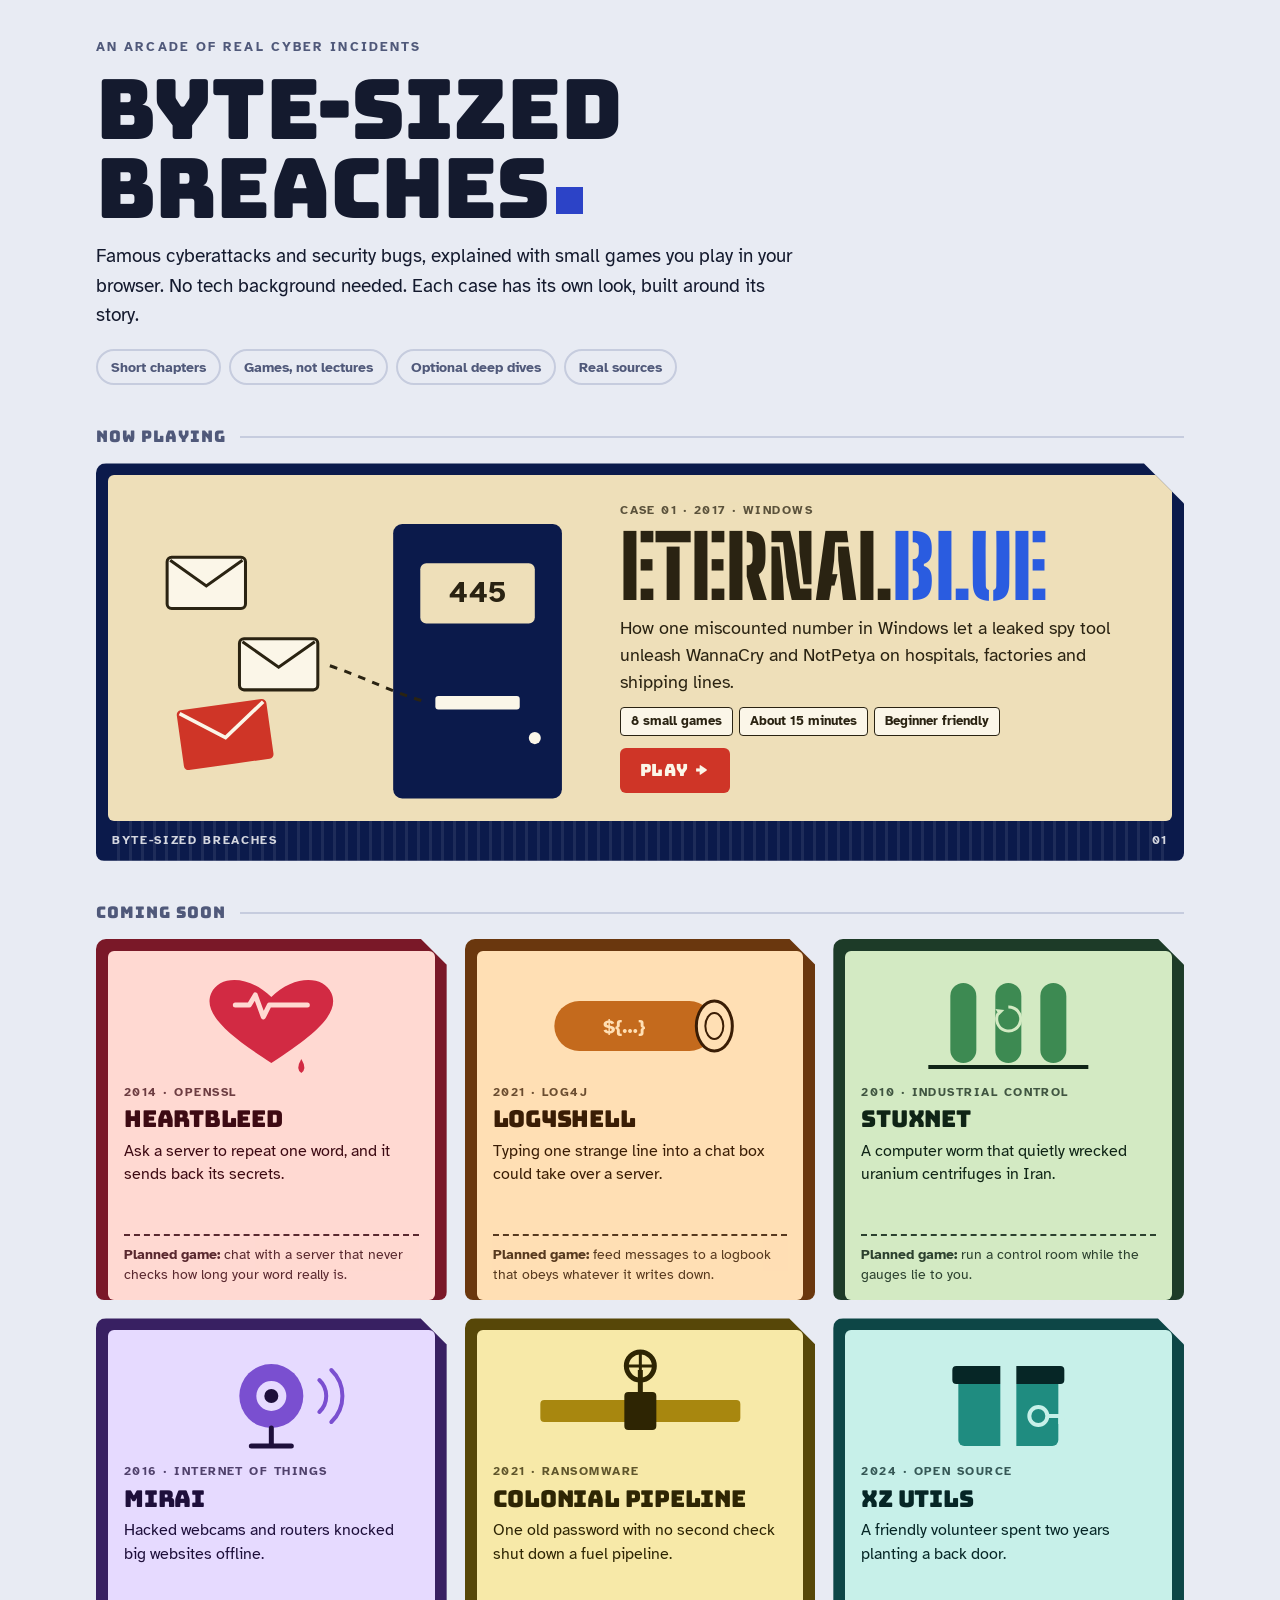
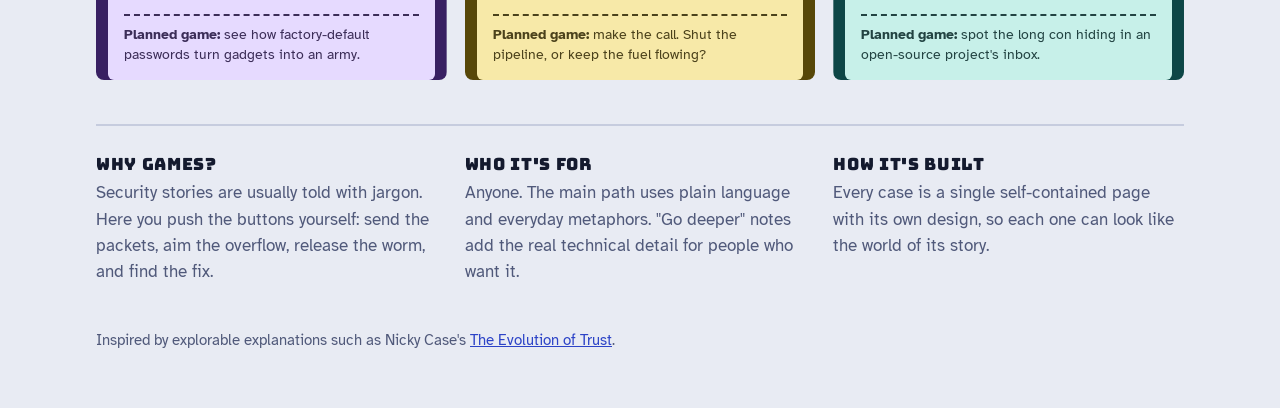
==== index.html @ 39f5377d "Add Byte-Sized Breaches hub and EternalBlue case Static site that explains cyber incidents through s" ====
<!doctype html>
<html lang="en">
<head>
<meta charset="utf-8">
<meta name="viewport" content="width=device-width, initial-scale=1, viewport-fit=cover">
<title>Byte-Sized Breaches</title>
<meta name="claude:viewport-fit-sides" content="cover">
<meta name="description" content="Famous cyberattacks and security bugs, explained with small browser games. No tech background needed.">
<link rel="preconnect" href="https://fonts.googleapis.com">
<link rel="preconnect" href="https://fonts.gstatic.com" crossorigin>
<link rel="stylesheet" href="https://fonts.googleapis.com/css2?family=Bungee&family=Atkinson+Hyperlegible:wght@400;700&family=Big+Shoulders+Stencil+Display:wght@900&display=swap">
<style>
/* Layout: left-aligned masthead, one wide "now playing" cartridge, then a three-column shelf of upcoming cartridges. Each cartridge wears its own incident's colours. */
:root{
  --bg:#e8ebf3; --surface:#f5f6fb; --fg:#141a2e; --muted:#50597a; --line:#c6ccde; --accent:#2c43c7;
  --font-display:"Bungee","Arial Black",Impact,sans-serif;
  --font-body:"Atkinson Hyperlegible",system-ui,-apple-system,"Segoe UI",sans-serif;
  --font-eb:"Big Shoulders Stencil Display","Arial Narrow",Impact,sans-serif;
  /* cartridge artwork: fixed colours, readable on either theme */
  --eb-shell:#0b1a4b; --eb-label:#eedfb9; --eb-ink:#2a2312; --eb-hi:#2a5ce0; --eb-red:#cf3527; --eb-cream:#fbf6e8;
  --hb-shell:#7a1828; --hb-label:#ffd9d2; --hb-ink:#3d0a13; --hb-hi:#d22a43;
  --l4-shell:#6a370e; --l4-label:#ffdfb4; --l4-ink:#3a1d05; --l4-hi:#c46a1d;
  --sx-shell:#1d3b28; --sx-label:#d3eac3; --sx-ink:#0f2416; --sx-hi:#3d8a52;
  --mi-shell:#382062; --mi-label:#e6daff; --mi-ink:#1e0f3b; --mi-hi:#7a4fd0;
  --cp-shell:#574708; --cp-label:#f7e9a8; --cp-ink:#2e2503; --cp-hi:#a8870f;
  --xz-shell:#0d4646; --xz-label:#c7f0e9; --xz-ink:#062626; --xz-hi:#1f8c80;
  --grip-text:rgba(255,255,255,.82);
}
@media (prefers-color-scheme: dark){
  :root:not([data-theme="light"]){--bg:#0f1220;--surface:#171b2d;--fg:#eceef8;--muted:#a3abc8;--line:#2b3149;--accent:#9eabff;color-scheme:dark}
}
:root[data-theme="dark"]{--bg:#0f1220;--surface:#171b2d;--fg:#eceef8;--muted:#a3abc8;--line:#2b3149;--accent:#9eabff;color-scheme:dark}
:root{padding-top:env(safe-area-inset-top,0px);padding-bottom:env(safe-area-inset-bottom,0px)}
*{box-sizing:border-box}
body{margin:0;background:var(--bg);color:var(--fg);font:400 1.06rem/1.55 var(--font-body)}
[hidden]{display:none!important}
img,svg{max-width:100%}
a{color:var(--accent)}
.wrap{max-width:1120px;margin:0 auto;padding-block:40px 56px;padding-left:max(16px,env(safe-area-inset-left,0px));padding-right:max(16px,env(safe-area-inset-right,0px));display:flex;flex-direction:column;gap:44px}
h1,h2,h3{text-wrap:balance;margin:0}

/* masthead */
.mast{display:flex;flex-direction:column;gap:14px;max-width:760px}
.mast>*{margin:0}
.kicker{font:700 .82rem/1.2 var(--font-body);letter-spacing:.16em;text-transform:uppercase;color:var(--muted)}
.mast h1{font:400 clamp(2.4rem,8.2vw,5.2rem)/.95 var(--font-display);letter-spacing:-.01em}
.mast h1 .px{display:inline-block;width:.32em;height:.32em;background:var(--accent);margin-left:.08em;vertical-align:.05em}
.intro{font-size:1.2rem;max-width:58ch;color:var(--fg)}
.how{list-style:none;padding:0;margin:4px 0 0;display:flex;flex-wrap:wrap;gap:8px}
.how li{font:700 .9rem/1 var(--font-body);padding:9px 13px;border:2px solid var(--line);border-radius:999px;color:var(--muted)}

/* shelves */
.shelf-h{font:400 1rem/1 var(--font-display);letter-spacing:.06em;color:var(--muted);display:flex;align-items:center;gap:14px}
.shelf-h::after{content:"";flex:1;height:2px;background:var(--line)}
section{display:flex;flex-direction:column;gap:18px}

/* cartridge */
.cart{--notch:26px;position:relative;display:flex;flex-direction:column;background:var(--shell);color:var(--ink);border-radius:10px 0 8px 8px;padding:12px 12px 0;text-decoration:none;
  clip-path:polygon(0 0,calc(100% - var(--notch)) 0,100% var(--notch),100% 100%,0 100%);transition:transform .18s ease}
.label{background:var(--label);border-radius:6px;padding:16px;display:flex;flex-direction:column;gap:8px;flex:1}
.label>*{margin:0}
.grip{height:40px;display:flex;align-items:center;justify-content:space-between;gap:10px;padding:0 4px;
  background:repeating-linear-gradient(90deg,transparent 0 9px,rgba(255,255,255,.08) 9px 12px);
  font:700 .74rem/1 var(--font-body);letter-spacing:.14em;text-transform:uppercase;color:var(--grip-text)}
.case-no{font:700 .76rem/1.2 var(--font-body);letter-spacing:.12em;text-transform:uppercase;opacity:.75}
.cart h3{font:400 1.45rem/1.05 var(--font-display);letter-spacing:-.01em}
.hook{font-size:1rem;line-height:1.45}
.idea{font-size:.9rem;line-height:1.4;border-top:2px dashed currentColor;padding-top:8px;margin-top:auto!important;opacity:.85}
.emb{width:100%;height:auto;max-height:110px;display:block}

.eb{--shell:var(--eb-shell);--label:var(--eb-label);--ink:var(--eb-ink)}
.hb{--shell:var(--hb-shell);--label:var(--hb-label);--ink:var(--hb-ink)}
.l4{--shell:var(--l4-shell);--label:var(--l4-label);--ink:var(--l4-ink)}
.sx{--shell:var(--sx-shell);--label:var(--sx-label);--ink:var(--sx-ink)}
.mi{--shell:var(--mi-shell);--label:var(--mi-label);--ink:var(--mi-ink)}
.cp{--shell:var(--cp-shell);--label:var(--cp-label);--ink:var(--cp-ink)}
.xz{--shell:var(--xz-shell);--label:var(--xz-label);--ink:var(--xz-ink)}

/* featured */
.feature{--notch:40px}
.feature .label{display:grid;grid-template-columns:minmax(0,1fr) minmax(0,1.15fr);gap:12px 28px;align-items:center;padding:22px clamp(16px,3vw,32px)}
.feature .emb{max-height:none}
.feature .txt{display:flex;flex-direction:column;gap:12px;min-width:0}
.feature .txt>*{margin:0}
.feature h3{font:900 clamp(3rem,8vw,5.4rem)/.85 var(--font-eb);text-transform:uppercase;letter-spacing:0}
.feature h3 span{color:var(--eb-hi)}
.feature .hook{font-size:1.15rem}
.tags{list-style:none;padding:0;display:flex;flex-wrap:wrap;gap:6px}
.tags li{font:700 .8rem/1 var(--font-body);padding:7px 10px;border-radius:4px;background:var(--eb-cream);border:1.5px solid var(--eb-ink)}
.play{align-self:flex-start;display:inline-flex;align-items:center;gap:8px;background:var(--eb-red);color:var(--eb-cream);font:400 1.05rem/1 var(--font-display);padding:14px 20px;border-radius:6px;letter-spacing:.02em}
.feature:hover{transform:translateY(-3px)}
.feature:hover .play{background:var(--eb-shell)}
.feature:focus-visible{outline:none}
.feature:focus-visible .label{outline:4px solid var(--eb-hi);outline-offset:-4px}
@media (max-width:760px){.feature .label{grid-template-columns:minmax(0,1fr)}.feature .emb{max-width:420px}}

.shelf{list-style:none;margin:0;padding:0;display:grid;grid-template-columns:repeat(3,minmax(0,1fr));gap:18px}
@media (max-width:900px){.shelf{grid-template-columns:repeat(2,minmax(0,1fr))}}
@media (max-width:560px){.shelf{grid-template-columns:minmax(0,1fr)}}
.soon .label{min-height:100%}

/* emblem paint */
.f-shell{fill:var(--shell)} .f-ink{fill:var(--ink)} .f-label{fill:var(--label)} .s-ink{stroke:var(--ink)}
.f-hi{fill:var(--hi)} .s-hi{stroke:var(--hi)}
.hb{--hi:var(--hb-hi)} .l4{--hi:var(--l4-hi)} .sx{--hi:var(--sx-hi)} .mi{--hi:var(--mi-hi)} .cp{--hi:var(--cp-hi)} .xz{--hi:var(--xz-hi)} .eb{--hi:var(--eb-hi)}
.f-red{fill:var(--eb-red)} .f-cream{fill:var(--eb-cream)} .f-navy{fill:var(--eb-shell)}
.emb-t{font:700 15px var(--font-body)}
.eb-plate{font:700 22px var(--font-body);fill:var(--eb-cream)}
.flyer{animation:bob 3s ease-in-out infinite}
.flyer.d2{animation-delay:-1s}.flyer.d3{animation-delay:-2s}
@keyframes bob{0%,100%{transform:translateY(0)}50%{transform:translateY(-6px)}}

.about{display:grid;grid-template-columns:repeat(auto-fit,minmax(min(100%,300px),1fr));gap:18px;border-top:2px solid var(--line);padding-top:28px}
.about h2{font:400 1.05rem/1.2 var(--font-display);letter-spacing:.04em;margin-bottom:6px}
.about p{margin:0;color:var(--muted)}
footer{font-size:.92rem;color:var(--muted)}
footer p{margin:0}

@media (prefers-reduced-motion: reduce){.cart,.flyer{transition:none;animation:none}}
</style>
</head>
<body>
<div class="wrap">
  <header class="mast">
    <p class="kicker">An arcade of real cyber incidents</p>
    <h1>Byte-Sized Breaches<span class="px" aria-hidden="true"></span></h1>
    <p class="intro">Famous cyberattacks and security bugs, explained with small games you play in your browser. No tech background needed. Each case has its own look, built around its story.</p>
    <ul class="how" aria-label="What to expect">
      <li>Short chapters</li><li>Games, not lectures</li><li>Optional deep dives</li><li>Real sources</li>
    </ul>
  </header>

  <section aria-labelledby="now-h">
    <h2 class="shelf-h" id="now-h">Now playing</h2>
    <a class="cart feature eb" href="eternalblue.html" aria-label="Play EternalBlue: case 01, 2017. About 15 minutes.">
      <div class="label">
        <svg class="emb" viewBox="0 0 300 200" aria-hidden="true">
          <rect class="f-navy" x="168" y="18" width="112" height="182" rx="6"/>
          <rect class="f-label" x="186" y="44" width="76" height="40" rx="4"/>
          <text class="emb-t" x="224" y="70" text-anchor="middle" style="fill:var(--eb-ink);font-size:20px">445</text>
          <rect class="f-cream" x="196" y="132" width="56" height="9" rx="2"/>
          <circle class="f-cream" cx="262" cy="160" r="4"/>
          <g class="flyer"><g transform="translate(18,40)"><rect class="f-cream" width="52" height="34" rx="3" style="stroke:var(--eb-ink);stroke-width:2"/><path d="M2 2 L26 19 L50 2" fill="none" style="stroke:var(--eb-ink);stroke-width:2"/></g></g>
          <g class="flyer d2"><g transform="translate(66,94)"><rect class="f-cream" width="52" height="34" rx="3" style="stroke:var(--eb-ink);stroke-width:2"/><path d="M2 2 L26 19 L50 2" fill="none" style="stroke:var(--eb-ink);stroke-width:2"/></g></g>
          <g class="flyer d3"><g transform="translate(24,142) rotate(-8)"><rect class="f-red" width="60" height="40" rx="3"/><path d="M2 2 L30 22 L58 2" fill="none" style="stroke:var(--eb-cream);stroke-width:2.4"/></g></g>
          <path d="M126 112 C 150 120, 168 130, 190 136" fill="none" style="stroke:var(--eb-ink);stroke-width:2;stroke-dasharray:5 5"/>
        </svg>
        <div class="txt">
          <p class="case-no">Case 01 &middot; 2017 &middot; Windows</p>
          <h3>Eternal<span>Blue</span></h3>
          <p class="hook">How one miscounted number in Windows let a leaked spy tool unleash WannaCry and NotPetya on hospitals, factories and shipping lines.</p>
          <ul class="tags"><li>8 small games</li><li>About 15 minutes</li><li>Beginner friendly</li></ul>
          <span class="play">Play &rarr;</span>
        </div>
      </div>
      <div class="grip"><span>Byte-Sized Breaches</span><span>01</span></div>
    </a>
  </section>

  <section aria-labelledby="soon-h">
    <h2 class="shelf-h" id="soon-h">Coming soon</h2>
    <ul class="shelf">
      <li class="cart soon hb">
        <div class="label">
          <svg class="emb" viewBox="0 0 240 110" aria-hidden="true">
            <path class="f-hi" d="M120 96 C 70 64, 52 44, 60 26 C 68 8, 98 8, 120 30 C 142 8, 172 8, 180 26 C 188 44, 170 64, 120 96 Z"/>
            <path class="f-label" d="M84 38 l14 0 l6 -10 l8 22 l6 -12 l38 0" style="fill:none;stroke:var(--hb-label);stroke-width:5;stroke-linejoin:round;stroke-linecap:round"/>
            <path class="f-hi" d="M150 92 q6 10 0 14 q-6 -4 0 -14z"/>
          </svg>
          <p class="case-no">2014 &middot; OpenSSL</p>
          <h3>Heartbleed</h3>
          <p class="hook">Ask a server to repeat one word, and it sends back its secrets.</p>
          <p class="idea"><b>Planned game:</b> chat with a server that never checks how long your word really is.</p>
        </div>
        <div class="grip"><span>Coming soon</span><span>02</span></div>
      </li>
      <li class="cart soon l4">
        <div class="label">
          <svg class="emb" viewBox="0 0 240 110" aria-hidden="true">
            <rect class="f-hi" x="34" y="34" width="160" height="50" rx="25"/>
            <ellipse class="f-label" cx="194" cy="59" rx="18" ry="25" style="stroke:var(--l4-ink);stroke-width:3"/>
            <ellipse cx="194" cy="59" rx="9" ry="13" fill="none" style="stroke:var(--l4-ink);stroke-width:2"/>
            <text class="emb-t" x="104" y="66" text-anchor="middle" style="fill:var(--l4-label);font-size:20px">${&hellip;}</text>
          </svg>
          <p class="case-no">2021 &middot; Log4j</p>
          <h3>Log4Shell</h3>
          <p class="hook">Typing one strange line into a chat box could take over a server.</p>
          <p class="idea"><b>Planned game:</b> feed messages to a logbook that obeys whatever it writes down.</p>
        </div>
        <div class="grip"><span>Coming soon</span><span>03</span></div>
      </li>
      <li class="cart soon sx">
        <div class="label">
          <svg class="emb" viewBox="0 0 240 110" aria-hidden="true">
            <rect class="f-hi" x="62" y="16" width="26" height="80" rx="13"/>
            <rect class="f-hi" x="107" y="16" width="26" height="80" rx="13"/>
            <rect class="f-hi" x="152" y="16" width="26" height="80" rx="13"/>
            <path d="M40 100 H200" style="stroke:var(--sx-ink);stroke-width:4"/>
            <path d="M120 40 a12 12 0 1 1 -10 6" fill="none" style="stroke:var(--sx-label);stroke-width:3"/>
            <path d="M107 42 l4 6 l5 -5z" style="fill:var(--sx-label)"/>
          </svg>
          <p class="case-no">2010 &middot; Industrial control</p>
          <h3>Stuxnet</h3>
          <p class="hook">A computer worm that quietly wrecked uranium centrifuges in Iran.</p>
          <p class="idea"><b>Planned game:</b> run a control room while the gauges lie to you.</p>
        </div>
        <div class="grip"><span>Coming soon</span><span>04</span></div>
      </li>
      <li class="cart soon mi">
        <div class="label">
          <svg class="emb" viewBox="0 0 240 110" aria-hidden="true">
            <circle class="f-hi" cx="120" cy="50" r="32"/>
            <circle class="f-label" cx="120" cy="50" r="15"/>
            <circle class="f-ink" cx="120" cy="50" r="7"/>
            <path d="M120 82 V98 M100 100 H140" style="stroke:var(--mi-ink);stroke-width:5;stroke-linecap:round"/>
            <path d="M168 34 a22 22 0 0 1 0 32 M180 24 a36 36 0 0 1 0 52" fill="none" style="stroke:var(--mi-hi);stroke-width:4;stroke-linecap:round"/>
          </svg>
          <p class="case-no">2016 &middot; Internet of Things</p>
          <h3>Mirai</h3>
          <p class="hook">Hacked webcams and routers knocked big websites offline.</p>
          <p class="idea"><b>Planned game:</b> see how factory-default passwords turn gadgets into an army.</p>
        </div>
        <div class="grip"><span>Coming soon</span><span>05</span></div>
      </li>
      <li class="cart soon cp">
        <div class="label">
          <svg class="emb" viewBox="0 0 240 110" aria-hidden="true">
            <rect class="f-hi" x="20" y="54" width="200" height="22" rx="4"/>
            <rect class="f-ink" x="104" y="46" width="32" height="38" rx="4"/>
            <path d="M120 46 V24" style="stroke:var(--cp-ink);stroke-width:5"/>
            <circle cx="120" cy="20" r="14" fill="none" style="stroke:var(--cp-ink);stroke-width:5"/>
            <path d="M106 20 H134 M120 6 V34" style="stroke:var(--cp-ink);stroke-width:3"/>
          </svg>
          <p class="case-no">2021 &middot; Ransomware</p>
          <h3>Colonial Pipeline</h3>
          <p class="hook">One old password with no second check shut down a fuel pipeline.</p>
          <p class="idea"><b>Planned game:</b> make the call. Shut the pipeline, or keep the fuel flowing?</p>
        </div>
        <div class="grip"><span>Coming soon</span><span>06</span></div>
      </li>
      <li class="cart soon xz">
        <div class="label">
          <svg class="emb" viewBox="0 0 240 110" aria-hidden="true">
            <rect class="f-hi" x="70" y="30" width="100" height="70" rx="6"/>
            <rect class="f-ink" x="64" y="20" width="112" height="18" rx="4"/>
            <rect class="f-label" x="112" y="20" width="16" height="80"/>
            <circle cx="150" cy="70" r="9" fill="none" style="stroke:var(--xz-label);stroke-width:4"/>
            <path d="M159 70 H180 M172 70 v8 M178 70 v6" style="stroke:var(--xz-label);stroke-width:4"/>
          </svg>
          <p class="case-no">2024 &middot; Open source</p>
          <h3>xz Utils</h3>
          <p class="hook">A friendly volunteer spent two years planting a back door.</p>
          <p class="idea"><b>Planned game:</b> spot the long con hiding in an open-source project's inbox.</p>
        </div>
        <div class="grip"><span>Coming soon</span><span>07</span></div>
      </li>
    </ul>
  </section>

  <div class="about">
    <div><h2>Why games?</h2><p>Security stories are usually told with jargon. Here you push the buttons yourself: send the packets, aim the overflow, release the worm, and find the fix.</p></div>
    <div><h2>Who it's for</h2><p>Anyone. The main path uses plain language and everyday metaphors. "Go deeper" notes add the real technical detail for people who want it.</p></div>
    <div><h2>How it's built</h2><p>Every case is a single self-contained page with its own design, so each one can look like the world of its story.</p></div>
  </div>

  <footer><p>Inspired by explorable explanations such as Nicky Case's <a href="https://ncase.me/trust/" target="_blank" rel="noopener">The Evolution of Trust</a>.</p></footer>
</div>
</body>
</html>
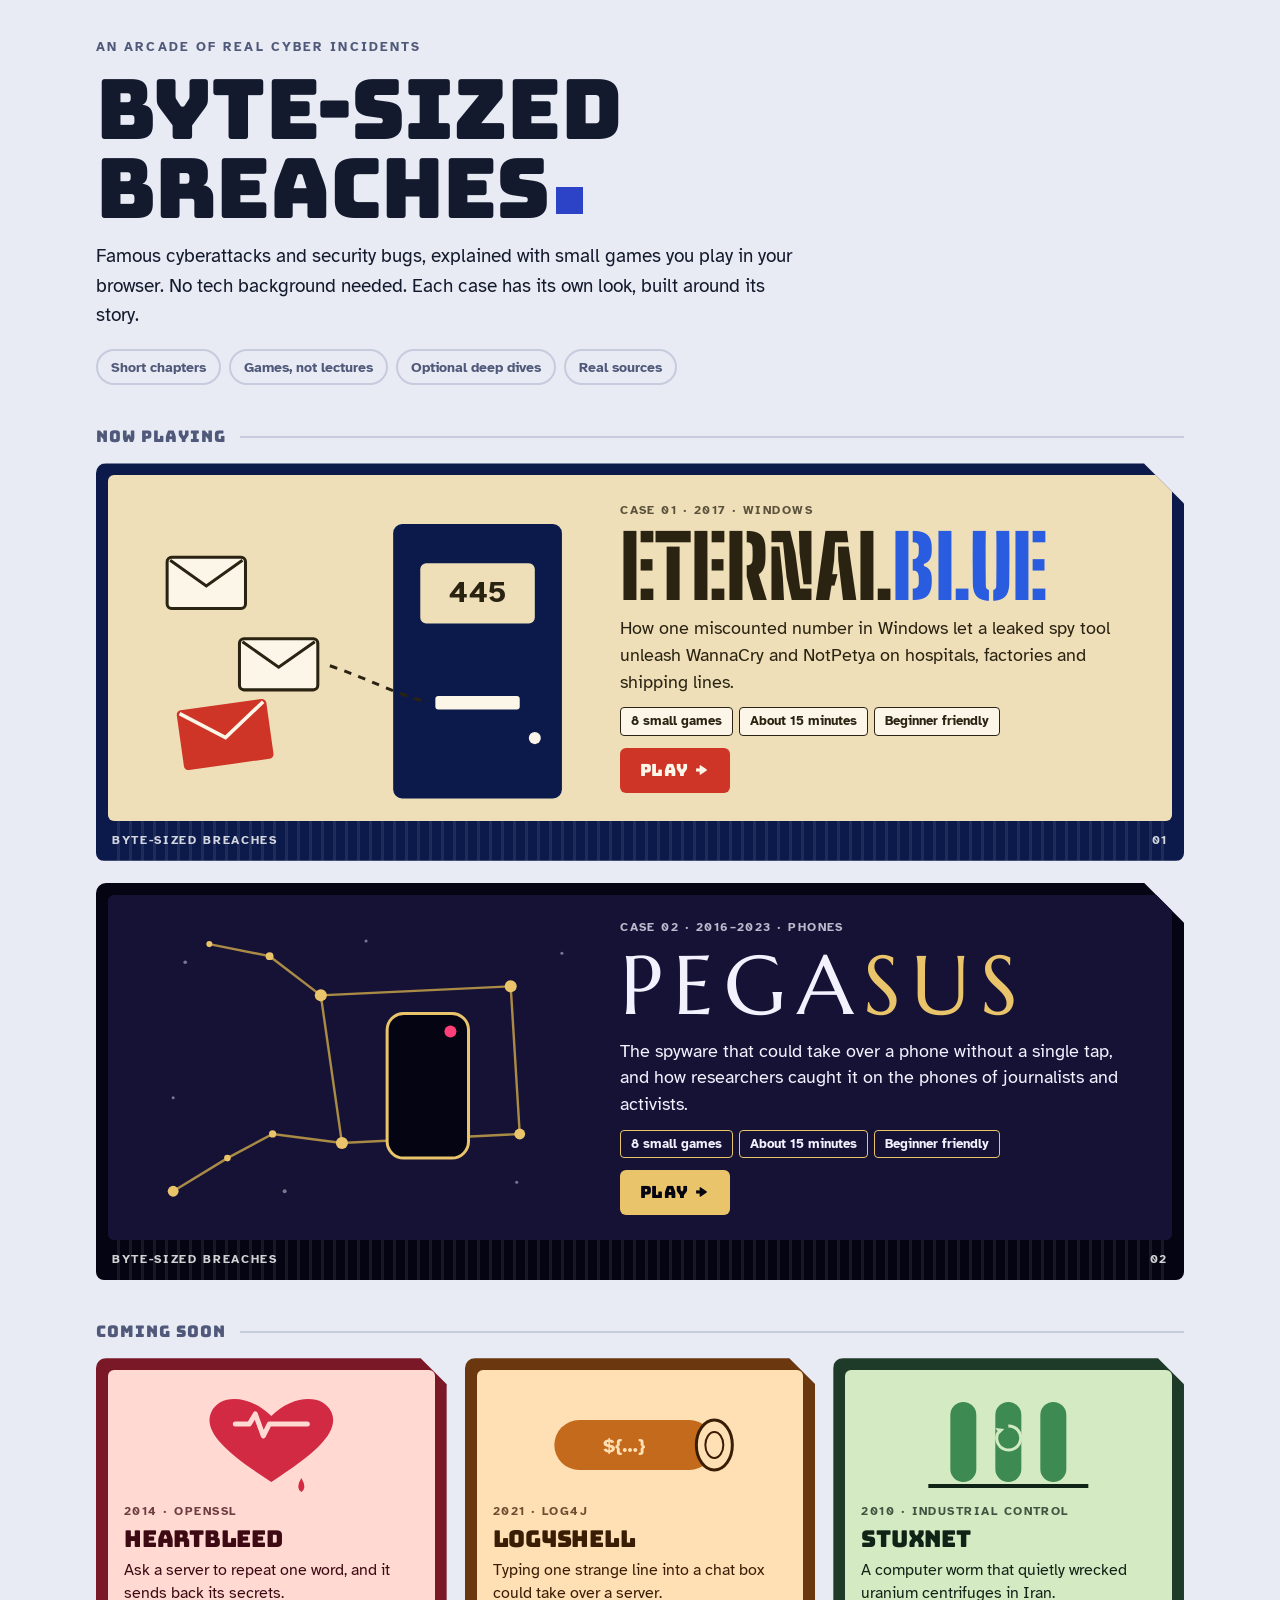
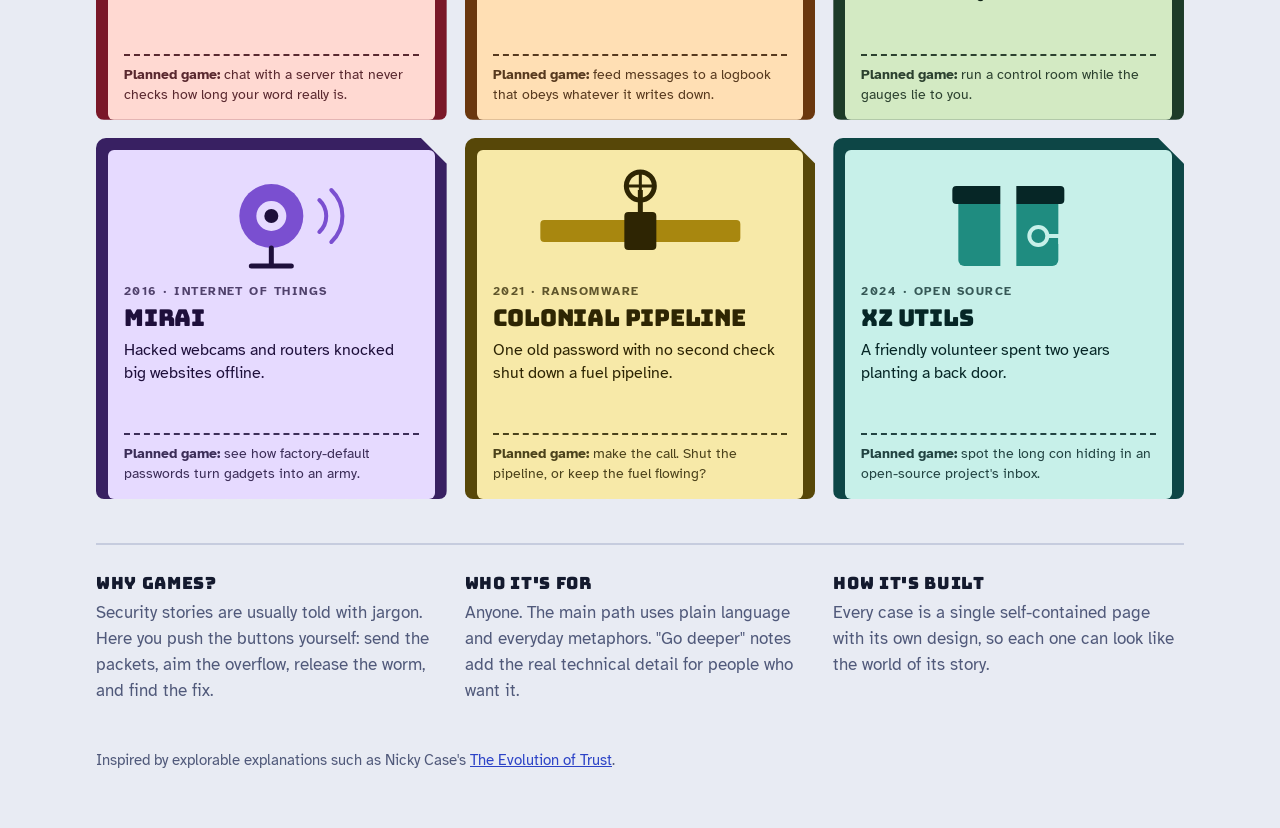
==== commit 1356ce84: "Add Pegasus spyware case New case 02: a 10-chapter, 8-game explainer of NSO Group's Pegasus, coverin" ====
--- a/index.html
+++ b/index.html
@@ -8,7 +8,7 @@
 <meta name="description" content="Famous cyberattacks and security bugs, explained with small browser games. No tech background needed.">
 <link rel="preconnect" href="https://fonts.googleapis.com">
 <link rel="preconnect" href="https://fonts.gstatic.com" crossorigin>
-<link rel="stylesheet" href="https://fonts.googleapis.com/css2?family=Bungee&family=Atkinson+Hyperlegible:wght@400;700&family=Big+Shoulders+Stencil+Display:wght@900&display=swap">
+<link rel="stylesheet" href="https://fonts.googleapis.com/css2?family=Bungee&family=Atkinson+Hyperlegible:wght@400;700&family=Big+Shoulders+Stencil+Display:wght@900&family=Marcellus&display=swap">
 <style>
 /* Layout: left-aligned masthead, one wide "now playing" cartridge, then a three-column shelf of upcoming cartridges. Each cartridge wears its own incident's colours. */
 :root{
@@ -16,8 +16,10 @@
   --font-display:"Bungee","Arial Black",Impact,sans-serif;
   --font-body:"Atkinson Hyperlegible",system-ui,-apple-system,"Segoe UI",sans-serif;
   --font-eb:"Big Shoulders Stencil Display","Arial Narrow",Impact,sans-serif;
+  --font-pg:"Marcellus",Georgia,serif;
   /* cartridge artwork: fixed colours, readable on either theme */
   --eb-shell:#0b1a4b; --eb-label:#eedfb9; --eb-ink:#2a2312; --eb-hi:#2a5ce0; --eb-red:#cf3527; --eb-cream:#fbf6e8;
+  --pg-shell:#050412; --pg-label:#161236; --pg-ink:#f4f1ff; --pg-gold:#e9c46b; --pg-dim:#a98b45; --pg-spy:#ff3f78;
   --hb-shell:#7a1828; --hb-label:#ffd9d2; --hb-ink:#3d0a13; --hb-hi:#d22a43;
   --l4-shell:#6a370e; --l4-label:#ffdfb4; --l4-ink:#3a1d05; --l4-hi:#c46a1d;
   --sx-shell:#1d3b28; --sx-label:#d3eac3; --sx-ink:#0f2416; --sx-hi:#3d8a52;
@@ -69,6 +71,7 @@
 .emb{width:100%;height:auto;max-height:110px;display:block}
 
 .eb{--shell:var(--eb-shell);--label:var(--eb-label);--ink:var(--eb-ink)}
+.pg{--shell:var(--pg-shell);--label:var(--pg-label);--ink:var(--pg-ink)}
 .hb{--shell:var(--hb-shell);--label:var(--hb-label);--ink:var(--hb-ink)}
 .l4{--shell:var(--l4-shell);--label:var(--l4-label);--ink:var(--l4-ink)}
 .sx{--shell:var(--sx-shell);--label:var(--sx-label);--ink:var(--sx-ink)}
@@ -93,6 +96,19 @@
 .feature:focus-visible{outline:none}
 .feature:focus-visible .label{outline:4px solid var(--eb-hi);outline-offset:-4px}
 @media (max-width:760px){.feature .label{grid-template-columns:minmax(0,1fr)}.feature .emb{max-width:420px}}
+.now{display:flex;flex-direction:column;gap:22px}
+.pg h3{font:400 clamp(3rem,8vw,5.2rem)/.95 var(--font-pg);text-transform:uppercase;letter-spacing:.12em;color:var(--pg-ink)}
+.pg h3 span{color:var(--pg-gold)}
+.pg .tags li{background:transparent;border-color:var(--pg-gold);color:var(--pg-ink)}
+.pg .play{background:var(--pg-gold);color:var(--pg-shell)}
+.pg:hover .play{background:var(--pg-ink)}
+.pg:focus-visible .label{outline-color:var(--pg-gold)}
+.pg-line{stroke:var(--pg-dim);stroke-width:1.6;fill:none}
+.pg-star{fill:var(--pg-gold)}
+.pg-faint{fill:var(--pg-ink);opacity:.45}
+.pg-phone{fill:var(--pg-shell);stroke:var(--pg-gold);stroke-width:2}
+.pg-rec{fill:var(--pg-spy);animation:blink 1.6s ease-in-out infinite}
+@keyframes blink{0%,100%{opacity:1}50%{opacity:.25}}
 
 .shelf{list-style:none;margin:0;padding:0;display:grid;grid-template-columns:repeat(3,minmax(0,1fr));gap:18px}
 @media (max-width:900px){.shelf{grid-template-columns:repeat(2,minmax(0,1fr))}}
@@ -116,7 +132,7 @@
 footer{font-size:.92rem;color:var(--muted)}
 footer p{margin:0}
 
-@media (prefers-reduced-motion: reduce){.cart,.flyer{transition:none;animation:none}}
+@media (prefers-reduced-motion: reduce){.cart,.flyer,.pg-rec{transition:none;animation:none}}
 </style>
 </head>
 <body>
@@ -132,6 +148,7 @@
 
   <section aria-labelledby="now-h">
     <h2 class="shelf-h" id="now-h">Now playing</h2>
+    <div class="now">
     <a class="cart feature eb" href="eternalblue.html" aria-label="Play EternalBlue: case 01, 2017. About 15 minutes.">
       <div class="label">
         <svg class="emb" viewBox="0 0 300 200" aria-hidden="true">
@@ -155,6 +172,26 @@
       </div>
       <div class="grip"><span>Byte-Sized Breaches</span><span>01</span></div>
     </a>
+    <a class="cart feature pg" href="pegasus.html" aria-label="Play Pegasus: case 02, 2016 to 2023. About 15 minutes.">
+      <div class="label">
+        <svg class="emb" viewBox="0 0 300 200" aria-hidden="true">
+          <circle class="pg-faint" cx="30" cy="30" r="1.2"/><circle class="pg-faint" cx="280" cy="24" r="1"/><circle class="pg-faint" cx="96" cy="182" r="1.3"/><circle class="pg-faint" cx="250" cy="176" r="1"/><circle class="pg-faint" cx="150" cy="16" r="1"/><circle class="pg-faint" cx="22" cy="120" r="1"/>
+          <path class="pg-line" d="M246 46 L120 52 L134 150 L252 144 Z M120 52 L86 26 L46 18 M134 150 L88 144 L58 160 L22 182"/>
+          <rect class="pg-phone" x="164" y="64" width="54" height="96" rx="11"/>
+          <circle class="pg-rec" cx="206" cy="76" r="4"/>
+          <circle class="pg-star" cx="246" cy="46" r="4"/><circle class="pg-star" cx="120" cy="52" r="4"/><circle class="pg-star" cx="134" cy="150" r="4"/><circle class="pg-star" cx="252" cy="144" r="3.6"/><circle class="pg-star" cx="86" cy="26" r="2.6"/><circle class="pg-star" cx="46" cy="18" r="2"/><circle class="pg-star" cx="88" cy="144" r="2.4"/><circle class="pg-star" cx="58" cy="160" r="2.2"/><circle class="pg-star" cx="22" cy="182" r="3.6"/>
+        </svg>
+        <div class="txt">
+          <p class="case-no">Case 02 &middot; 2016&ndash;2023 &middot; Phones</p>
+          <h3>Pega<span>sus</span></h3>
+          <p class="hook">The spyware that could take over a phone without a single tap, and how researchers caught it on the phones of journalists and activists.</p>
+          <ul class="tags"><li>8 small games</li><li>About 15 minutes</li><li>Beginner friendly</li></ul>
+          <span class="play">Play &rarr;</span>
+        </div>
+      </div>
+      <div class="grip"><span>Byte-Sized Breaches</span><span>02</span></div>
+    </a>
+    </div>
   </section>
 
   <section aria-labelledby="soon-h">
@@ -172,7 +209,7 @@
           <p class="hook">Ask a server to repeat one word, and it sends back its secrets.</p>
           <p class="idea"><b>Planned game:</b> chat with a server that never checks how long your word really is.</p>
         </div>
-        <div class="grip"><span>Coming soon</span><span>02</span></div>
+        <div class="grip"><span>Coming soon</span><span>03</span></div>
       </li>
       <li class="cart soon l4">
         <div class="label">
@@ -187,7 +224,7 @@
           <p class="hook">Typing one strange line into a chat box could take over a server.</p>
           <p class="idea"><b>Planned game:</b> feed messages to a logbook that obeys whatever it writes down.</p>
         </div>
-        <div class="grip"><span>Coming soon</span><span>03</span></div>
+        <div class="grip"><span>Coming soon</span><span>04</span></div>
       </li>
       <li class="cart soon sx">
         <div class="label">
@@ -204,7 +241,7 @@
           <p class="hook">A computer worm that quietly wrecked uranium centrifuges in Iran.</p>
           <p class="idea"><b>Planned game:</b> run a control room while the gauges lie to you.</p>
         </div>
-        <div class="grip"><span>Coming soon</span><span>04</span></div>
+        <div class="grip"><span>Coming soon</span><span>05</span></div>
       </li>
       <li class="cart soon mi">
         <div class="label">
@@ -220,7 +257,7 @@
           <p class="hook">Hacked webcams and routers knocked big websites offline.</p>
           <p class="idea"><b>Planned game:</b> see how factory-default passwords turn gadgets into an army.</p>
         </div>
-        <div class="grip"><span>Coming soon</span><span>05</span></div>
+        <div class="grip"><span>Coming soon</span><span>06</span></div>
       </li>
       <li class="cart soon cp">
         <div class="label">
@@ -236,7 +273,7 @@
           <p class="hook">One old password with no second check shut down a fuel pipeline.</p>
           <p class="idea"><b>Planned game:</b> make the call. Shut the pipeline, or keep the fuel flowing?</p>
         </div>
-        <div class="grip"><span>Coming soon</span><span>06</span></div>
+        <div class="grip"><span>Coming soon</span><span>07</span></div>
       </li>
       <li class="cart soon xz">
         <div class="label">
@@ -252,7 +289,7 @@
           <p class="hook">A friendly volunteer spent two years planting a back door.</p>
           <p class="idea"><b>Planned game:</b> spot the long con hiding in an open-source project's inbox.</p>
         </div>
-        <div class="grip"><span>Coming soon</span><span>07</span></div>
+        <div class="grip"><span>Coming soon</span><span>08</span></div>
       </li>
     </ul>
   </section>
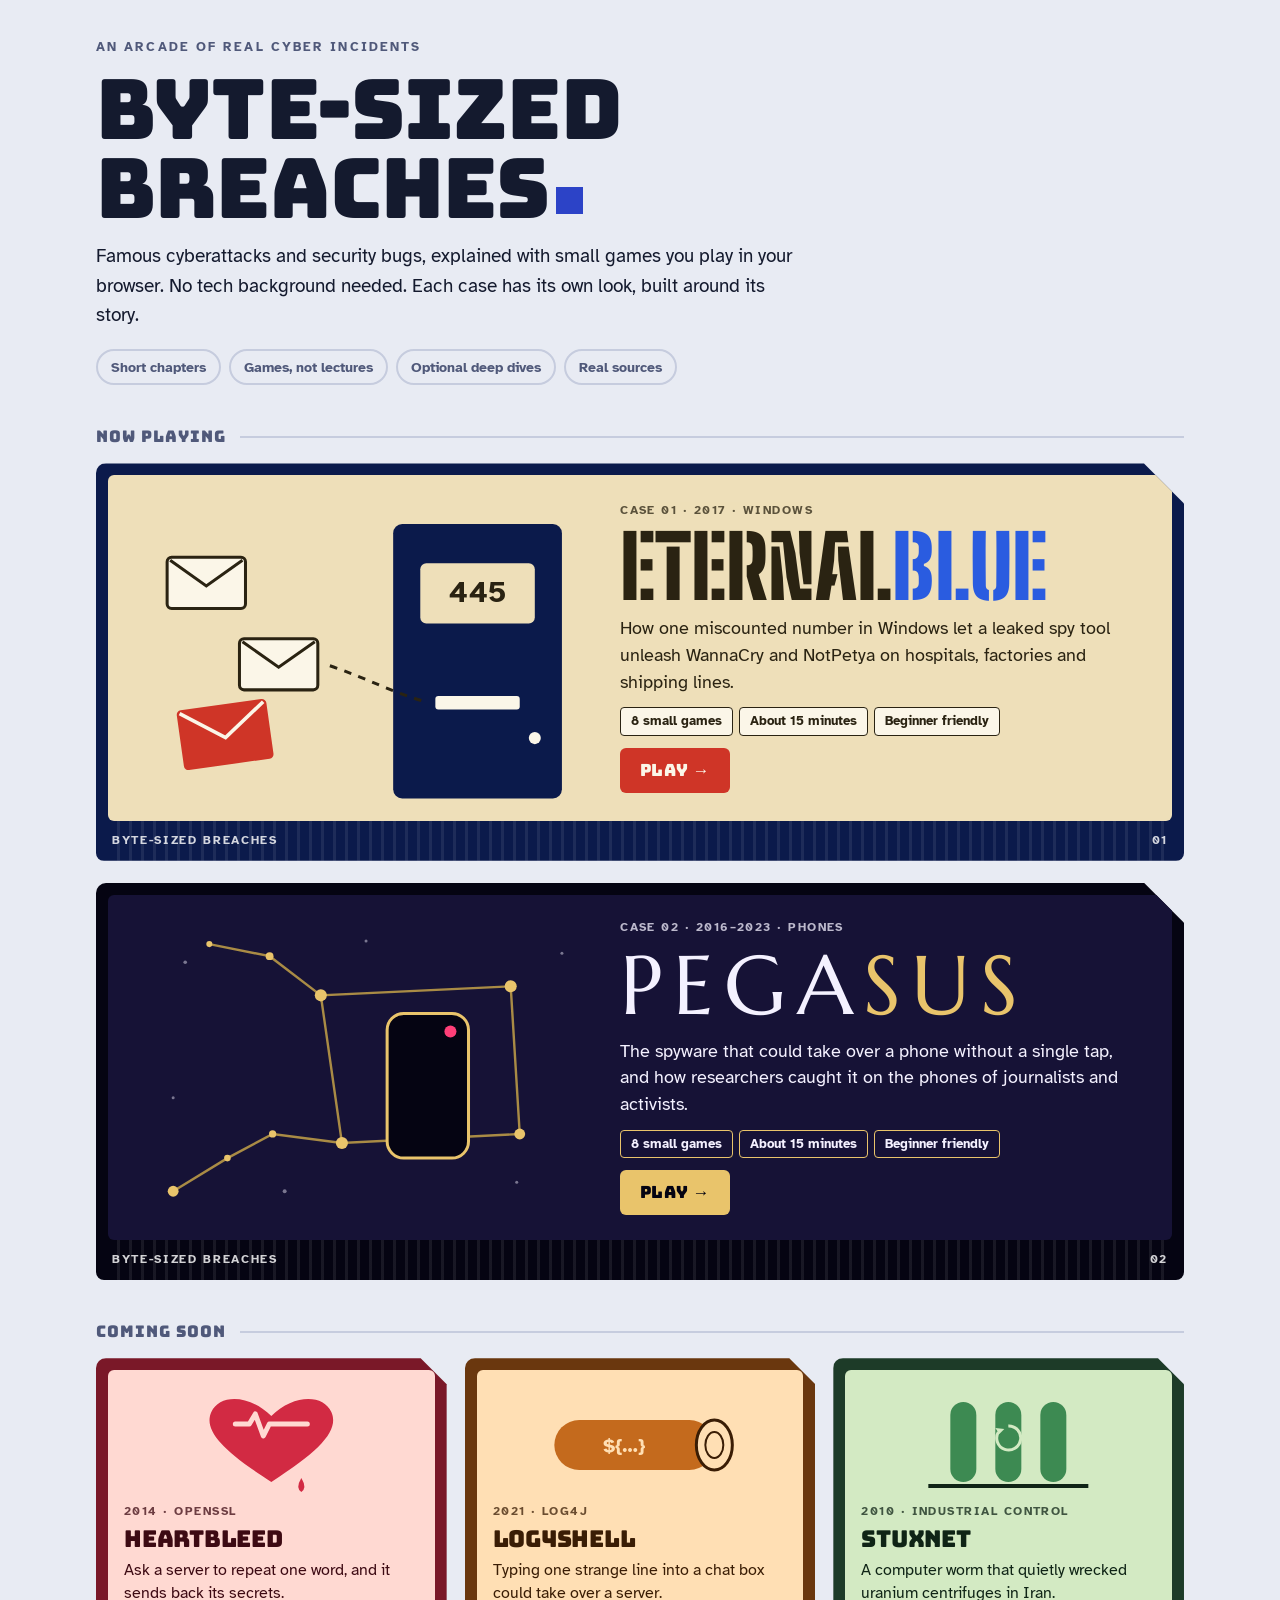
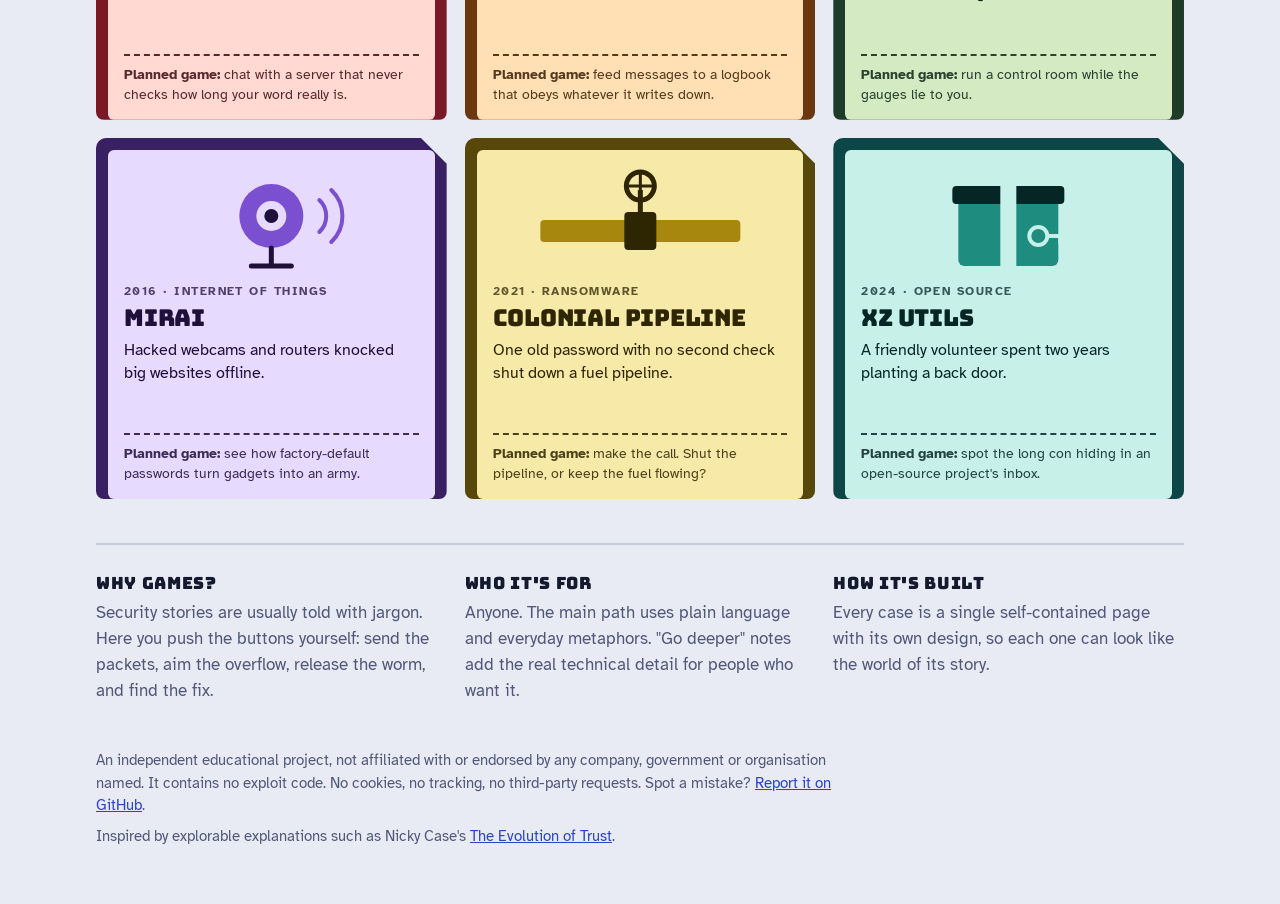
==== commit 2cc867b1: "Harden site for public sharing: no third-party requests, CSP - Self-host all web fonts (latin subset" ====
--- a/index.html
+++ b/index.html
@@ -6,9 +6,9 @@
 <title>Byte-Sized Breaches</title>
 <meta name="claude:viewport-fit-sides" content="cover">
 <meta name="description" content="Famous cyberattacks and security bugs, explained with small browser games. No tech background needed.">
-<link rel="preconnect" href="https://fonts.googleapis.com">
-<link rel="preconnect" href="https://fonts.gstatic.com" crossorigin>
-<link rel="stylesheet" href="https://fonts.googleapis.com/css2?family=Bungee&family=Atkinson+Hyperlegible:wght@400;700&family=Big+Shoulders+Stencil+Display:wght@900&family=Marcellus&display=swap">
+<meta http-equiv="Content-Security-Policy" content="default-src 'self'; script-src 'none'; style-src 'self' 'unsafe-inline'; font-src 'self'; img-src 'self' data:; connect-src 'none'; object-src 'none'; base-uri 'none'; form-action 'none'; upgrade-insecure-requests">
+<meta name="referrer" content="no-referrer">
+<link rel="stylesheet" href="fonts/fonts.css">
 <style>
 /* Layout: left-aligned masthead, one wide "now playing" cartridge, then a three-column shelf of upcoming cartridges. Each cartridge wears its own incident's colours. */
 :root{
@@ -130,6 +130,7 @@
 .about h2{font:400 1.05rem/1.2 var(--font-display);letter-spacing:.04em;margin-bottom:6px}
 .about p{margin:0;color:var(--muted)}
 footer{font-size:.92rem;color:var(--muted)}
+footer{display:flex;flex-direction:column;gap:8px;max-width:75ch}
 footer p{margin:0}
 
 @media (prefers-reduced-motion: reduce){.cart,.flyer,.pg-rec{transition:none;animation:none}}
@@ -300,7 +301,7 @@
     <div><h2>How it's built</h2><p>Every case is a single self-contained page with its own design, so each one can look like the world of its story.</p></div>
   </div>
 
-  <footer><p>Inspired by explorable explanations such as Nicky Case's <a href="https://ncase.me/trust/" target="_blank" rel="noopener">The Evolution of Trust</a>.</p></footer>
+  <footer><p>An independent educational project, not affiliated with or endorsed by any company, government or organisation named. It contains no exploit code. No cookies, no tracking, no third-party requests. Spot a mistake? <a href="https://github.com/theodoros997/byte-sized-breaches/issues" target="_blank" rel="noopener noreferrer">Report it on GitHub</a>.</p><p>Inspired by explorable explanations such as Nicky Case's <a href="https://ncase.me/trust/" target="_blank" rel="noopener noreferrer">The Evolution of Trust</a>.</p></footer>
 </div>
 </body>
 </html>
--- a/fonts/fonts.css
+++ b/fonts/fonts.css
@@ -0,0 +1,163 @@
+/* Self-hosted fonts (latin subset), so pages make no third-party requests.
+   All families are licensed under the SIL Open Font License 1.1: see fonts/licenses/. */
+
+@font-face {
+  font-family: 'Big Shoulders Stencil Display';
+  font-style: normal;
+  font-weight: 700;
+  font-display: swap;
+  src: url(big-shoulders-stencil-700.woff2) format('woff2');
+  unicode-range: U+0000-00FF, U+0131, U+0152-0153, U+02BB-02BC, U+02C6, U+02DA, U+02DC, U+0304, U+0308, U+0329, U+2000-206F, U+20AC, U+2122, U+2191, U+2193, U+2212, U+2215, U+FEFF, U+FFFD;
+}
+@font-face {
+  font-family: 'Big Shoulders Stencil Display';
+  font-style: normal;
+  font-weight: 900;
+  font-display: swap;
+  src: url(big-shoulders-stencil-700.woff2) format('woff2');
+  unicode-range: U+0000-00FF, U+0131, U+0152-0153, U+02BB-02BC, U+02C6, U+02DA, U+02DC, U+0304, U+0308, U+0329, U+2000-206F, U+20AC, U+2122, U+2191, U+2193, U+2212, U+2215, U+FEFF, U+FFFD;
+}
+@font-face {
+  font-family: 'Big Shoulders Display';
+  font-style: normal;
+  font-weight: 600;
+  font-display: swap;
+  src: url(big-shoulders-600.woff2) format('woff2');
+  unicode-range: U+0000-00FF, U+0131, U+0152-0153, U+02BB-02BC, U+02C6, U+02DA, U+02DC, U+0304, U+0308, U+0329, U+2000-206F, U+20AC, U+2122, U+2191, U+2193, U+2212, U+2215, U+FEFF, U+FFFD;
+}
+@font-face {
+  font-family: 'Big Shoulders Display';
+  font-style: normal;
+  font-weight: 800;
+  font-display: swap;
+  src: url(big-shoulders-600.woff2) format('woff2');
+  unicode-range: U+0000-00FF, U+0131, U+0152-0153, U+02BB-02BC, U+02C6, U+02DA, U+02DC, U+0304, U+0308, U+0329, U+2000-206F, U+20AC, U+2122, U+2191, U+2193, U+2212, U+2215, U+FEFF, U+FFFD;
+}
+@font-face {
+  font-family: 'Source Sans 3';
+  font-style: italic;
+  font-weight: 400;
+  font-display: swap;
+  src: url(source-sans-3-400-italic.woff2) format('woff2');
+  unicode-range: U+0000-00FF, U+0131, U+0152-0153, U+02BB-02BC, U+02C6, U+02DA, U+02DC, U+0304, U+0308, U+0329, U+2000-206F, U+20AC, U+2122, U+2191, U+2193, U+2212, U+2215, U+FEFF, U+FFFD;
+}
+@font-face {
+  font-family: 'Source Sans 3';
+  font-style: normal;
+  font-weight: 400;
+  font-display: swap;
+  src: url(source-sans-3-400.woff2) format('woff2');
+  unicode-range: U+0000-00FF, U+0131, U+0152-0153, U+02BB-02BC, U+02C6, U+02DA, U+02DC, U+0304, U+0308, U+0329, U+2000-206F, U+20AC, U+2122, U+2191, U+2193, U+2212, U+2215, U+FEFF, U+FFFD;
+}
+@font-face {
+  font-family: 'Source Sans 3';
+  font-style: normal;
+  font-weight: 600;
+  font-display: swap;
+  src: url(source-sans-3-400.woff2) format('woff2');
+  unicode-range: U+0000-00FF, U+0131, U+0152-0153, U+02BB-02BC, U+02C6, U+02DA, U+02DC, U+0304, U+0308, U+0329, U+2000-206F, U+20AC, U+2122, U+2191, U+2193, U+2212, U+2215, U+FEFF, U+FFFD;
+}
+@font-face {
+  font-family: 'Source Sans 3';
+  font-style: normal;
+  font-weight: 700;
+  font-display: swap;
+  src: url(source-sans-3-400.woff2) format('woff2');
+  unicode-range: U+0000-00FF, U+0131, U+0152-0153, U+02BB-02BC, U+02C6, U+02DA, U+02DC, U+0304, U+0308, U+0329, U+2000-206F, U+20AC, U+2122, U+2191, U+2193, U+2212, U+2215, U+FEFF, U+FFFD;
+}
+@font-face {
+  font-family: 'IBM Plex Mono';
+  font-style: normal;
+  font-weight: 400;
+  font-display: swap;
+  src: url(ibm-plex-mono-400.woff2) format('woff2');
+  unicode-range: U+0000-00FF, U+0131, U+0152-0153, U+02BB-02BC, U+02C6, U+02DA, U+02DC, U+0304, U+0308, U+0329, U+2000-206F, U+20AC, U+2122, U+2191, U+2193, U+2212, U+2215, U+FEFF, U+FFFD;
+}
+@font-face {
+  font-family: 'IBM Plex Mono';
+  font-style: normal;
+  font-weight: 600;
+  font-display: swap;
+  src: url(ibm-plex-mono-600.woff2) format('woff2');
+  unicode-range: U+0000-00FF, U+0131, U+0152-0153, U+02BB-02BC, U+02C6, U+02DA, U+02DC, U+0304, U+0308, U+0329, U+2000-206F, U+20AC, U+2122, U+2191, U+2193, U+2212, U+2215, U+FEFF, U+FFFD;
+}
+@font-face {
+  font-family: 'Bungee';
+  font-style: normal;
+  font-weight: 400;
+  font-display: swap;
+  src: url(bungee-400.woff2) format('woff2');
+  unicode-range: U+0000-00FF, U+0131, U+0152-0153, U+02BB-02BC, U+02C6, U+02DA, U+02DC, U+0304, U+0308, U+0329, U+2000-206F, U+20AC, U+2122, U+2191, U+2193, U+2212, U+2215, U+FEFF, U+FFFD;
+}
+@font-face {
+  font-family: 'Atkinson Hyperlegible';
+  font-style: normal;
+  font-weight: 400;
+  font-display: swap;
+  src: url(atkinson-hyperlegible-400.woff2) format('woff2');
+  unicode-range: U+0000-00FF, U+0131, U+0152-0153, U+02BB-02BC, U+02C6, U+02DA, U+02DC, U+0304, U+0308, U+0329, U+2000-206F, U+20AC, U+2122, U+2191, U+2193, U+2212, U+2215, U+FEFF, U+FFFD;
+}
+@font-face {
+  font-family: 'Atkinson Hyperlegible';
+  font-style: normal;
+  font-weight: 700;
+  font-display: swap;
+  src: url(atkinson-hyperlegible-700.woff2) format('woff2');
+  unicode-range: U+0000-00FF, U+0131, U+0152-0153, U+02BB-02BC, U+02C6, U+02DA, U+02DC, U+0304, U+0308, U+0329, U+2000-206F, U+20AC, U+2122, U+2191, U+2193, U+2212, U+2215, U+FEFF, U+FFFD;
+}
+@font-face {
+  font-family: 'Marcellus';
+  font-style: normal;
+  font-weight: 400;
+  font-display: swap;
+  src: url(marcellus-400.woff2) format('woff2');
+  unicode-range: U+0000-00FF, U+0131, U+0152-0153, U+02BB-02BC, U+02C6, U+02DA, U+02DC, U+0304, U+0308, U+0329, U+2000-206F, U+20AC, U+2122, U+2191, U+2193, U+2212, U+2215, U+FEFF, U+FFFD;
+}
+@font-face {
+  font-family: 'Figtree';
+  font-style: italic;
+  font-weight: 400;
+  font-display: swap;
+  src: url(figtree-400-italic.woff2) format('woff2');
+  unicode-range: U+0000-00FF, U+0131, U+0152-0153, U+02BB-02BC, U+02C6, U+02DA, U+02DC, U+0304, U+0308, U+0329, U+2000-206F, U+20AC, U+2122, U+2191, U+2193, U+2212, U+2215, U+FEFF, U+FFFD;
+}
+@font-face {
+  font-family: 'Figtree';
+  font-style: normal;
+  font-weight: 400;
+  font-display: swap;
+  src: url(figtree-400.woff2) format('woff2');
+  unicode-range: U+0000-00FF, U+0131, U+0152-0153, U+02BB-02BC, U+02C6, U+02DA, U+02DC, U+0304, U+0308, U+0329, U+2000-206F, U+20AC, U+2122, U+2191, U+2193, U+2212, U+2215, U+FEFF, U+FFFD;
+}
+@font-face {
+  font-family: 'Figtree';
+  font-style: normal;
+  font-weight: 600;
+  font-display: swap;
+  src: url(figtree-400.woff2) format('woff2');
+  unicode-range: U+0000-00FF, U+0131, U+0152-0153, U+02BB-02BC, U+02C6, U+02DA, U+02DC, U+0304, U+0308, U+0329, U+2000-206F, U+20AC, U+2122, U+2191, U+2193, U+2212, U+2215, U+FEFF, U+FFFD;
+}
+@font-face {
+  font-family: 'Figtree';
+  font-style: normal;
+  font-weight: 700;
+  font-display: swap;
+  src: url(figtree-400.woff2) format('woff2');
+  unicode-range: U+0000-00FF, U+0131, U+0152-0153, U+02BB-02BC, U+02C6, U+02DA, U+02DC, U+0304, U+0308, U+0329, U+2000-206F, U+20AC, U+2122, U+2191, U+2193, U+2212, U+2215, U+FEFF, U+FFFD;
+}
+@font-face {
+  font-family: 'JetBrains Mono';
+  font-style: normal;
+  font-weight: 400;
+  font-display: swap;
+  src: url(jetbrains-mono-400.woff2) format('woff2');
+  unicode-range: U+0000-00FF, U+0131, U+0152-0153, U+02BB-02BC, U+02C6, U+02DA, U+02DC, U+0304, U+0308, U+0329, U+2000-206F, U+20AC, U+2122, U+2191, U+2193, U+2212, U+2215, U+FEFF, U+FFFD;
+}
+@font-face {
+  font-family: 'JetBrains Mono';
+  font-style: normal;
+  font-weight: 600;
+  font-display: swap;
+  src: url(jetbrains-mono-400.woff2) format('woff2');
+  unicode-range: U+0000-00FF, U+0131, U+0152-0153, U+02BB-02BC, U+02C6, U+02DA, U+02DC, U+0304, U+0308, U+0329, U+2000-206F, U+20AC, U+2122, U+2191, U+2193, U+2212, U+2215, U+FEFF, U+FFFD;
+}
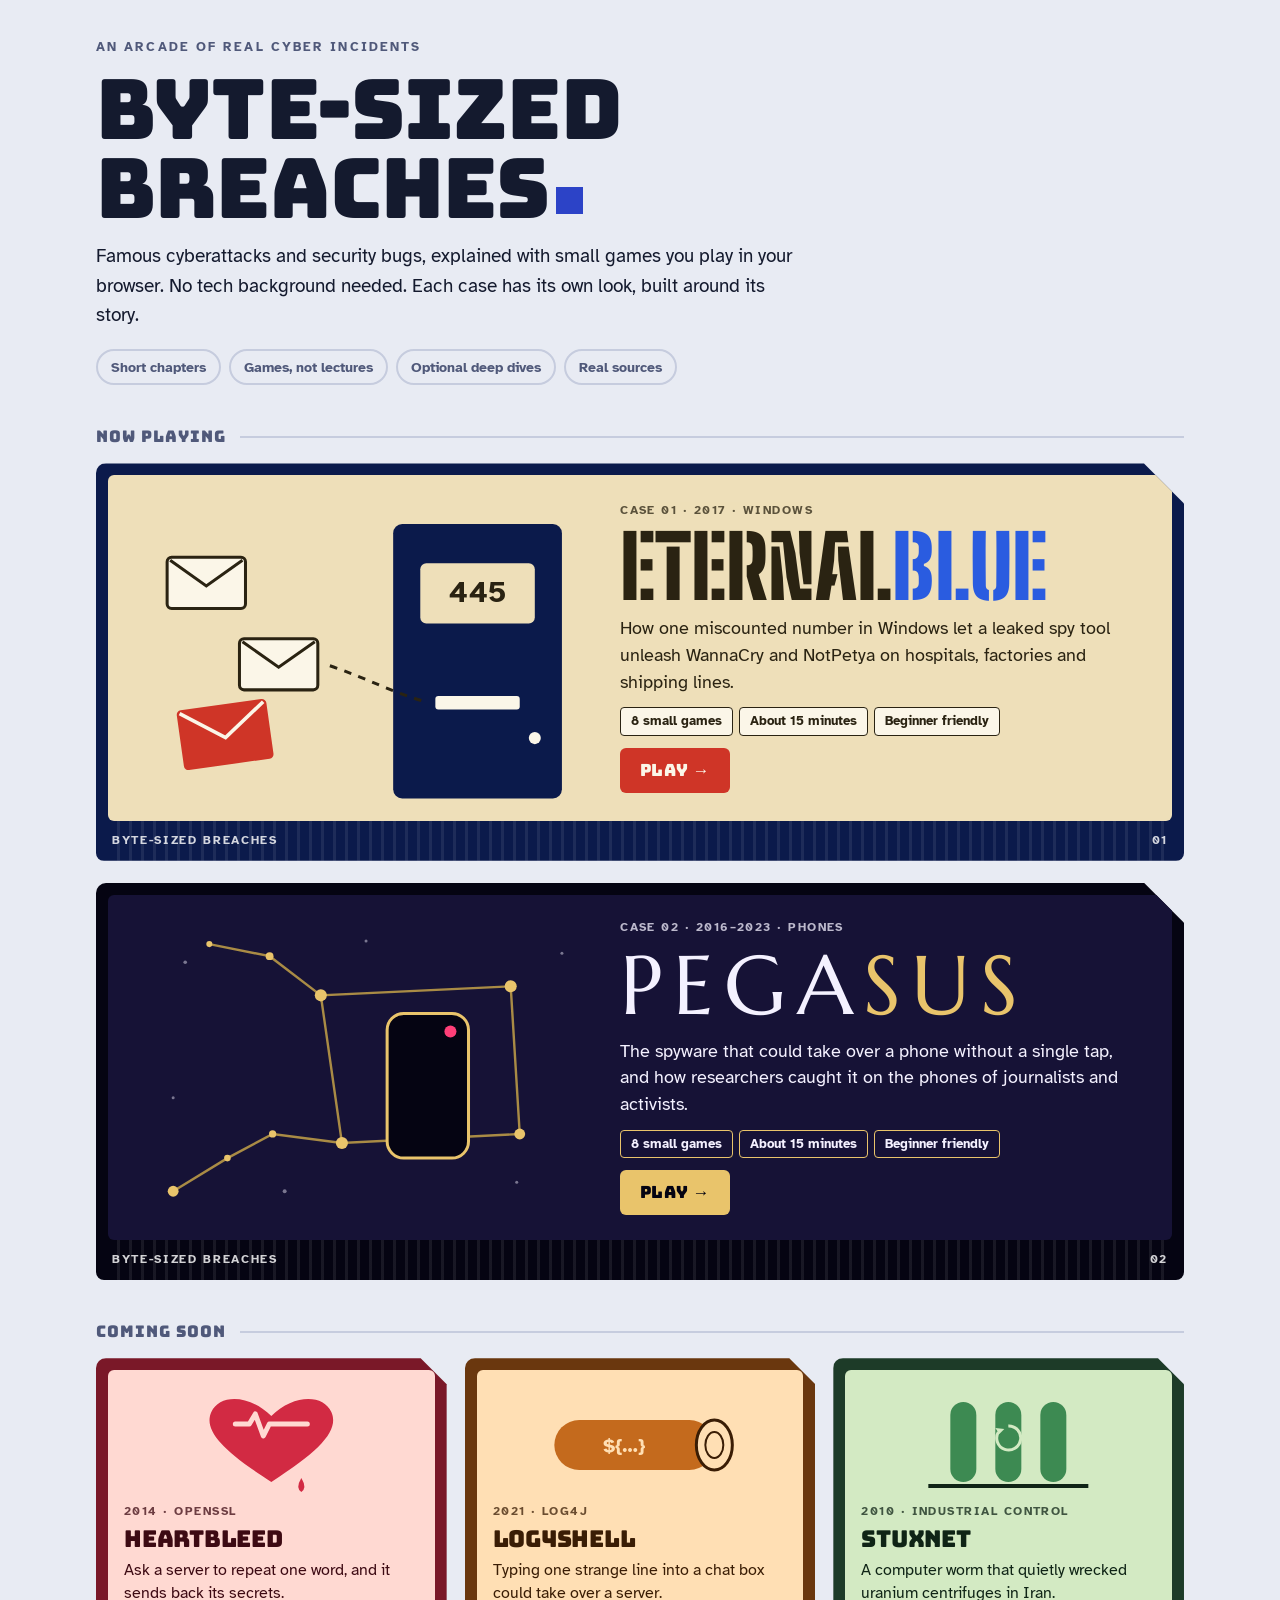
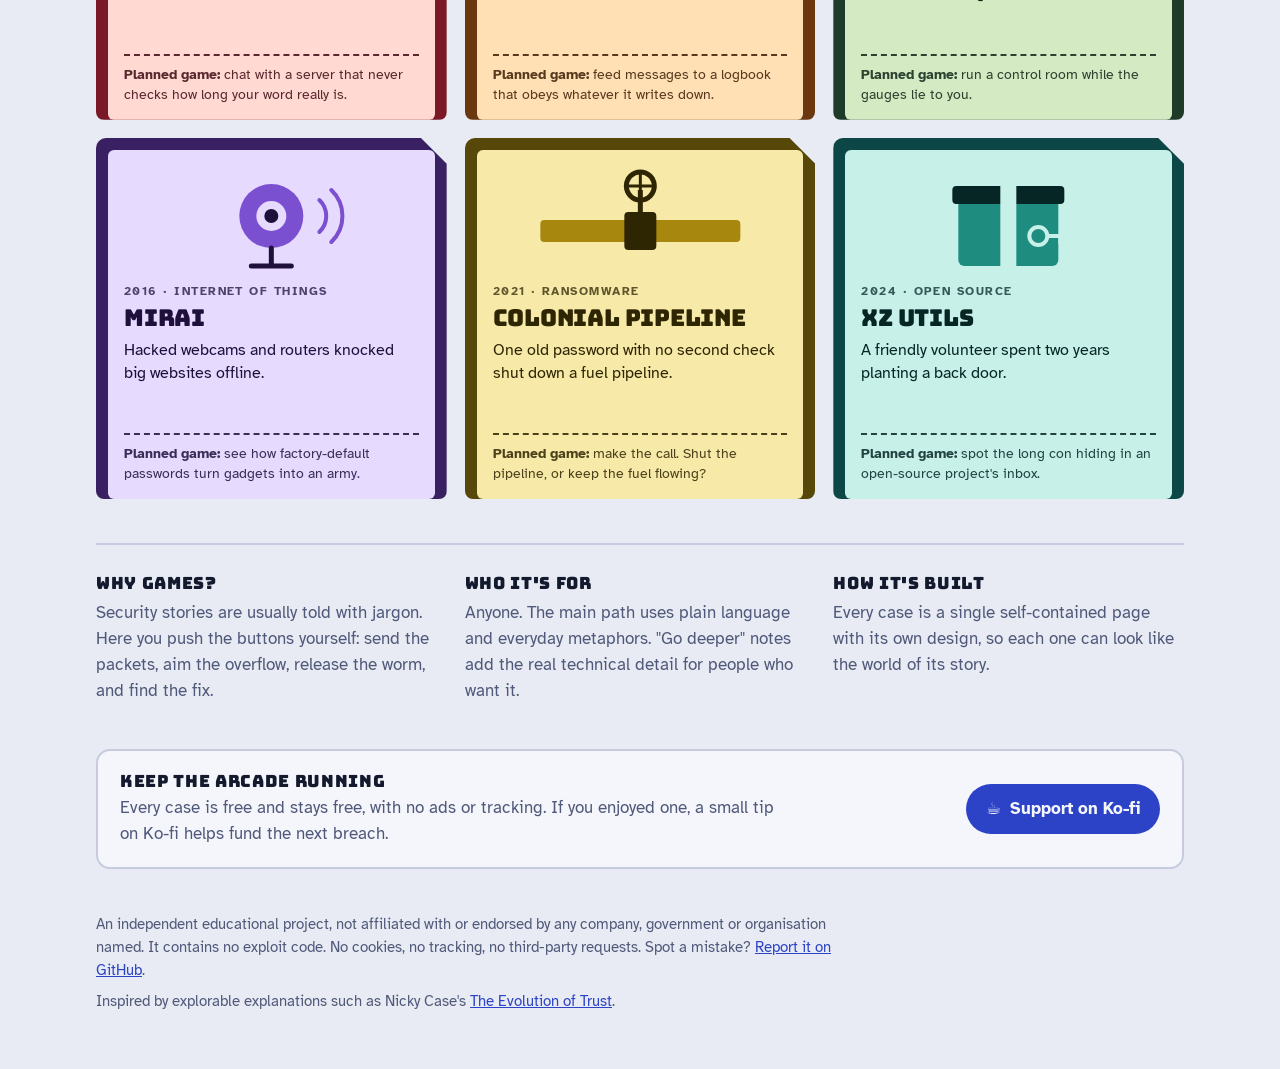
==== commit 4ab0d41b: "Add Ko-fi support box to hub and case pages A plain link (no Ko-fi widget or script), so the site st" ====
--- a/index.html
+++ b/index.html
@@ -36,6 +36,7 @@
 *{box-sizing:border-box}
 body{margin:0;background:var(--bg);color:var(--fg);font:400 1.06rem/1.55 var(--font-body)}
 [hidden]{display:none!important}
+.sr-only{position:absolute;width:1px;height:1px;padding:0;margin:-1px;overflow:hidden;clip:rect(0 0 0 0);white-space:nowrap;border:0}
 img,svg{max-width:100%}
 a{color:var(--accent)}
 .wrap{max-width:1120px;margin:0 auto;padding-block:40px 56px;padding-left:max(16px,env(safe-area-inset-left,0px));padding-right:max(16px,env(safe-area-inset-right,0px));display:flex;flex-direction:column;gap:44px}
@@ -129,6 +130,13 @@
 .about{display:grid;grid-template-columns:repeat(auto-fit,minmax(min(100%,300px),1fr));gap:18px;border-top:2px solid var(--line);padding-top:28px}
 .about h2{font:400 1.05rem/1.2 var(--font-display);letter-spacing:.04em;margin-bottom:6px}
 .about p{margin:0;color:var(--muted)}
+.support{display:flex;flex-wrap:wrap;align-items:center;justify-content:space-between;gap:14px 24px;background:var(--surface);border:2px solid var(--line);border-radius:14px;padding:20px 22px}
+.support h2{font:400 1.05rem/1.2 var(--font-display);letter-spacing:.04em;margin:0 0 4px}
+.support .nw{white-space:nowrap}
+.support p{margin:0;color:var(--muted);max-width:60ch}
+.kofi{display:inline-flex;align-items:center;gap:.5em;background:var(--accent);color:var(--surface);font-weight:700;text-decoration:none;padding:.7em 1.2em;border-radius:999px;white-space:nowrap}
+.kofi:hover{filter:brightness(1.1)}
+.kofi:focus-visible{outline:3px solid var(--fg);outline-offset:3px}
 footer{font-size:.92rem;color:var(--muted)}
 footer{display:flex;flex-direction:column;gap:8px;max-width:75ch}
 footer p{margin:0}
@@ -301,6 +309,11 @@
     <div><h2>How it's built</h2><p>Every case is a single self-contained page with its own design, so each one can look like the world of its story.</p></div>
   </div>
 
+  <aside class="support" aria-labelledby="support-h">
+    <div><h2 id="support-h">Keep the arcade running</h2><p>Every case is free and stays free, with no ads or tracking. If you enjoyed one, a small tip on <span class="nw">Ko-fi</span> helps fund the next breach.</p></div>
+    <a class="kofi" href="https://ko-fi.com/YOUR_KOFI_NAME" target="_blank" rel="noopener noreferrer"><span aria-hidden="true">&#9749;</span> Support on Ko-fi<span class="sr-only"> (opens in a new tab)</span></a>
+  </aside>
+
   <footer><p>An independent educational project, not affiliated with or endorsed by any company, government or organisation named. It contains no exploit code. No cookies, no tracking, no third-party requests. Spot a mistake? <a href="https://github.com/theodoros997/byte-sized-breaches/issues" target="_blank" rel="noopener noreferrer">Report it on GitHub</a>.</p><p>Inspired by explorable explanations such as Nicky Case's <a href="https://ncase.me/trust/" target="_blank" rel="noopener noreferrer">The Evolution of Trust</a>.</p></footer>
 </div>
 </body>
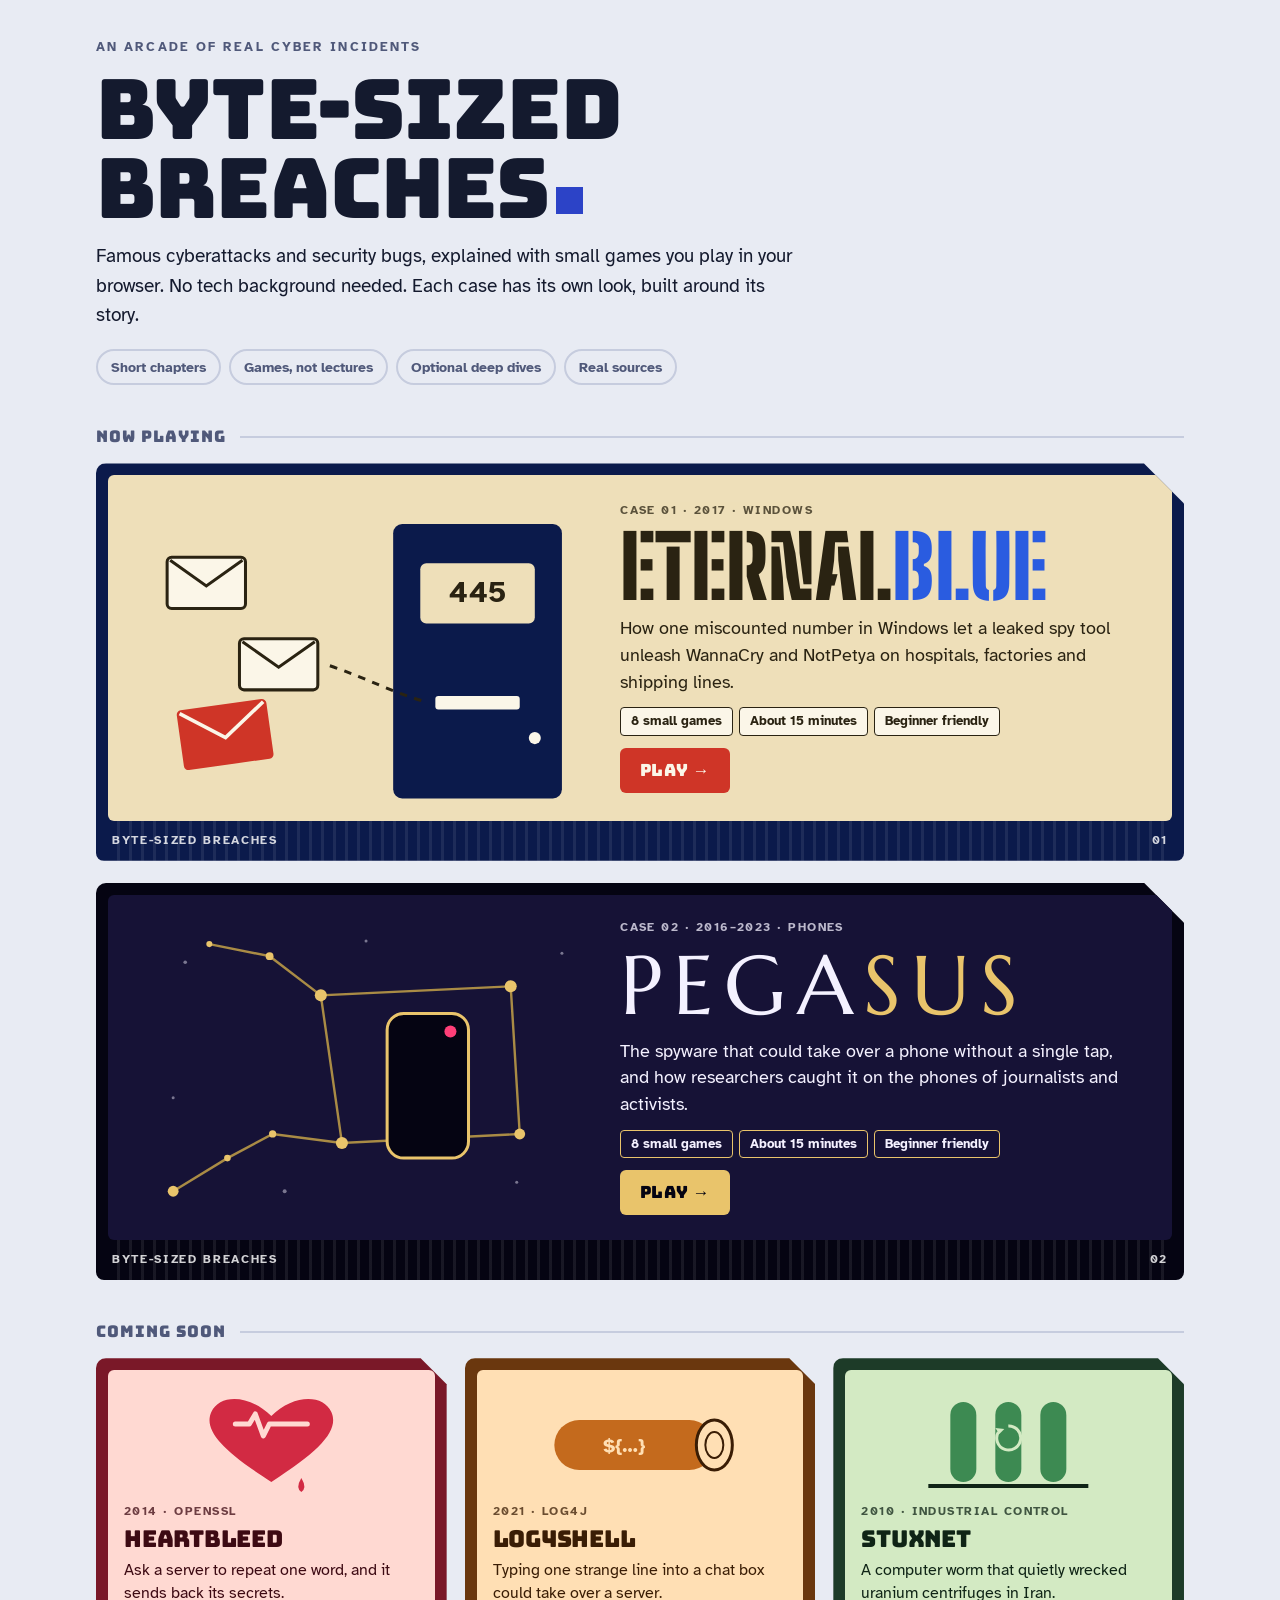
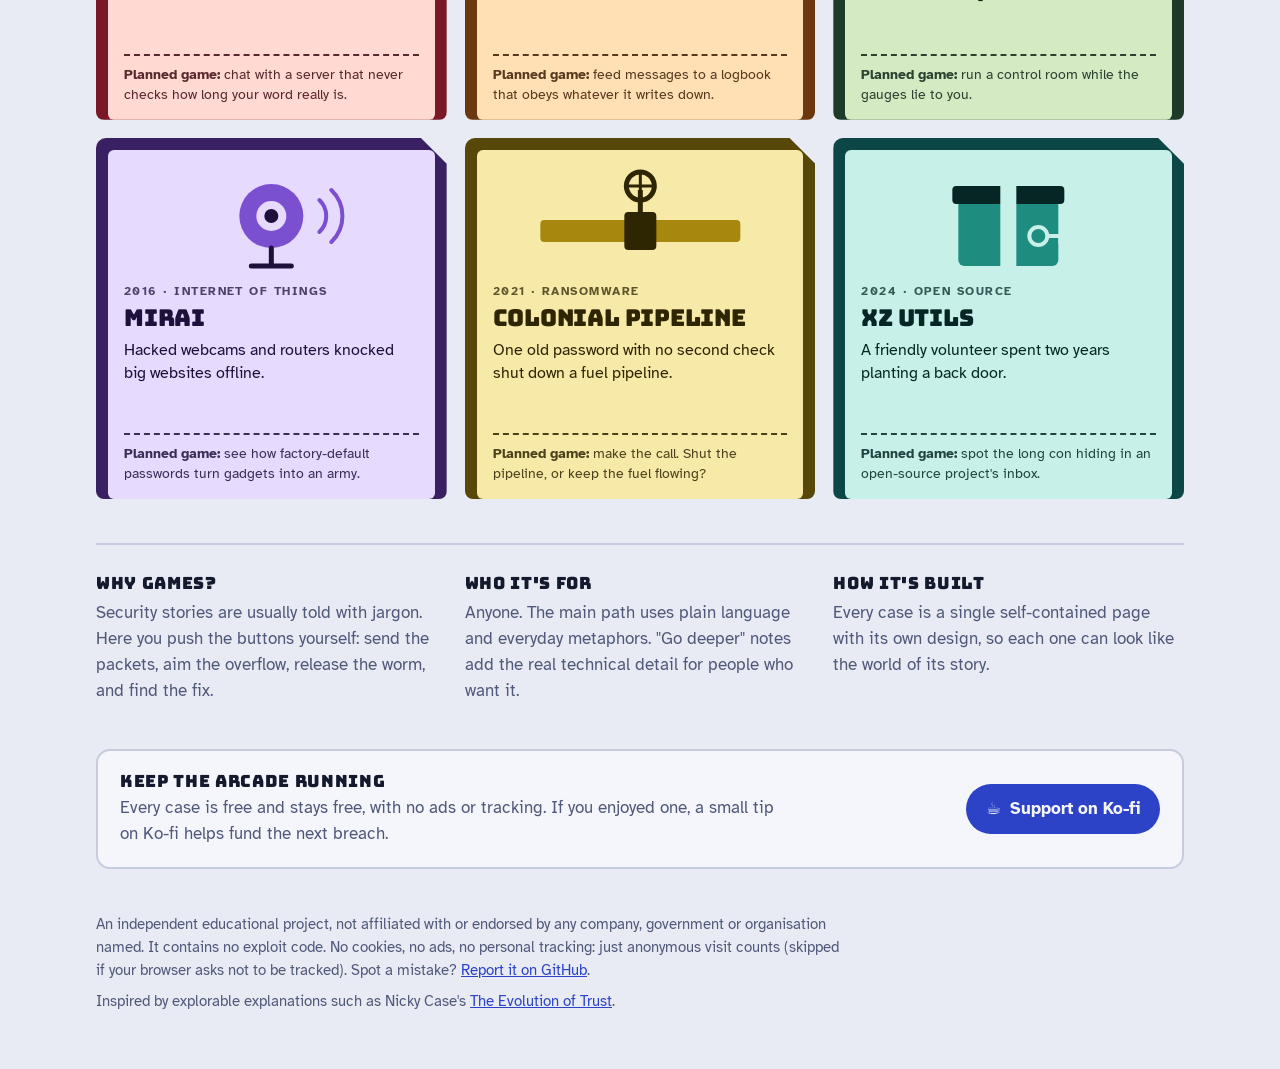
==== commit 52a050fe: "Add anonymous GoatCounter visit counts stats.js sends counts as a small image request to GoatCounter" ====
--- a/index.html
+++ b/index.html
@@ -6,7 +6,7 @@
 <title>Byte-Sized Breaches</title>
 <meta name="claude:viewport-fit-sides" content="cover">
 <meta name="description" content="Famous cyberattacks and security bugs, explained with small browser games. No tech background needed.">
-<meta http-equiv="Content-Security-Policy" content="default-src 'self'; script-src 'none'; style-src 'self' 'unsafe-inline'; font-src 'self'; img-src 'self' data:; connect-src 'none'; object-src 'none'; base-uri 'none'; form-action 'none'; upgrade-insecure-requests">
+<meta http-equiv="Content-Security-Policy" content="default-src 'self'; script-src 'self'; style-src 'self' 'unsafe-inline'; font-src 'self'; img-src 'self' data: https://your-goatcounter-code.goatcounter.com; connect-src 'none'; object-src 'none'; base-uri 'none'; form-action 'none'; upgrade-insecure-requests">
 <meta name="referrer" content="no-referrer">
 <link rel="stylesheet" href="fonts/fonts.css">
 <style>
@@ -314,7 +314,8 @@
     <a class="kofi" href="https://ko-fi.com/YOUR_KOFI_NAME" target="_blank" rel="noopener noreferrer"><span aria-hidden="true">&#9749;</span> Support on Ko-fi<span class="sr-only"> (opens in a new tab)</span></a>
   </aside>
 
-  <footer><p>An independent educational project, not affiliated with or endorsed by any company, government or organisation named. It contains no exploit code. No cookies, no tracking, no third-party requests. Spot a mistake? <a href="https://github.com/theodoros997/byte-sized-breaches/issues" target="_blank" rel="noopener noreferrer">Report it on GitHub</a>.</p><p>Inspired by explorable explanations such as Nicky Case's <a href="https://ncase.me/trust/" target="_blank" rel="noopener noreferrer">The Evolution of Trust</a>.</p></footer>
+  <footer><p>An independent educational project, not affiliated with or endorsed by any company, government or organisation named. It contains no exploit code. No cookies, no ads, no personal tracking: just anonymous visit counts (skipped if your browser asks not to be tracked). Spot a mistake? <a href="https://github.com/theodoros997/byte-sized-breaches/issues" target="_blank" rel="noopener noreferrer">Report it on GitHub</a>.</p><p>Inspired by explorable explanations such as Nicky Case's <a href="https://ncase.me/trust/" target="_blank" rel="noopener noreferrer">The Evolution of Trust</a>.</p></footer>
 </div>
+<script src="stats.js" defer></script>
 </body>
 </html>
